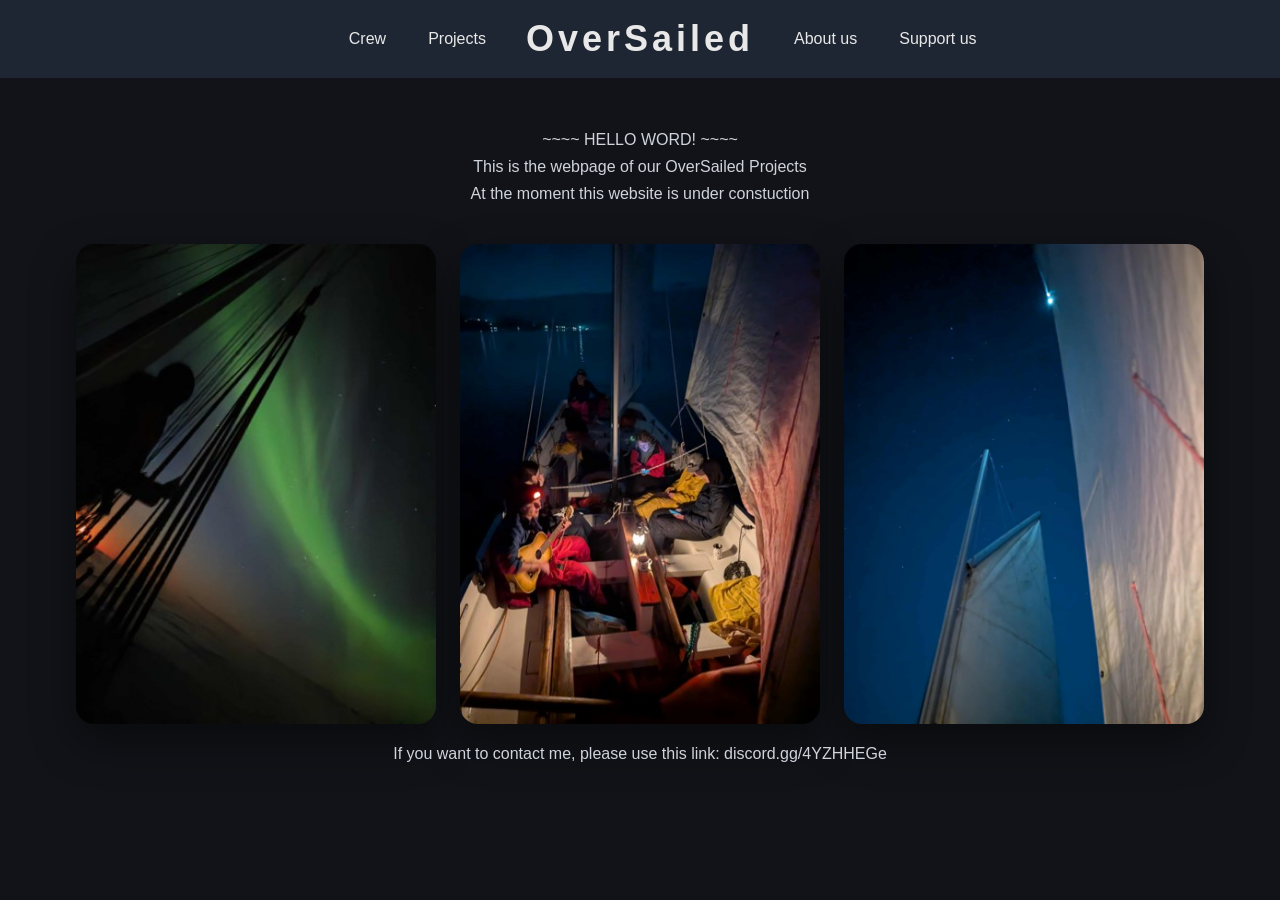
==== index.html @ 14878f73 "Update index.html" ====
<!doctype html>
<html lang="pl">
<head>
  <meta charset="utf-8">
  <meta name="viewport" content="width=device-width, initial-scale=1">
  <title>OverSailed</title>
  <style>
    body {
      margin: 0;
      background: #111318;
      color: #e8e8e8;
      font-family: Arial, Helvetica, sans-serif;
    }

       header {
      background: #1f2633;
      padding: 18px 28px;
      display: grid;
      grid-template-columns: 1fr auto 1fr;
      align-items: center;
      gap: 28px;
    }
    
    .logo {
      font-size: 36px;
      font-weight: 800;
      letter-spacing: 4px;
      text-align: center;
    }
    
    nav {
      display: flex;
      gap: 18px;
      flex-wrap: wrap;
    }
    
    .nav-left {
      justify-content: flex-end;
    }
    
    .nav-right {
      justify-content: flex-start;
    }
    
    nav a {
      color: #e8e8e8;
      text-decoration: none;
      font-size: 16px;
      padding: 8px 12px;
      border-radius: 10px;
    }
    
    nav a:hover {
      background: #30394a;
    }
    
    @media (max-width: 700px) {
      header {
        display: flex;
        flex-direction: column;
        gap: 14px;
      }
    
      .logo {
        order: 1;
      }
    
      .nav-left {
        order: 2;
      }
    
      .nav-right {
        order: 3;
      }
    
      nav {
        justify-content: center;
      }
    }
        
    main {
      max-width: 1400px;
      margin: 48px auto;
      padding: 0 20px;
      text-align: center;
    }

    p {
      font-size: 16px;
      line-height: 1.7;
      color: #cfd3dc;
      margin-bottom: 36px;
    }

    .gallery {
      display: flex;
      justify-content: center;
      gap: 24px;
      flex-wrap: wrap;
    }
    
    .gallery img {
      width: min(30vw, 360px);
      min-width: 220px;
      aspect-ratio: 3 / 4;
      object-fit: cover;
      border-radius: 18px;
      box-shadow: 0 18px 45px rgba(0, 0, 0, 0.45);
    }
  </style>
</head>
<body>
  <header>
    <nav class="nav-left">
      <a href="Crew.html">Crew</a>
      <a href="projects.html">Projects</a>
    </nav>
  
    <div class="logo">OverSailed</div>
  
    <nav class="nav-right">
      <a href="about.html">About us</a>
      <a href="support.html">Support us</a>
    </nav>
  </header>

  <main>
    <p>
      ~~~~ HELLO WORD! ~~~~<br>
      This is the webpage of our OverSailed Projects <br>
      At the moment this website is under constuction <br>
    </p>

    <div class="gallery">
  <img src="sail1.jpg" alt="Sail image 1">
  <img src="sail2.jpg" alt="Sail image 2">
  <img src="sail3.png" alt="Sail image 3">
</div>

    <p>
       If you want to contact me, please use this link: discord.gg/4YZHHEGe
    </p>
    
  </main>
</body>
</html>
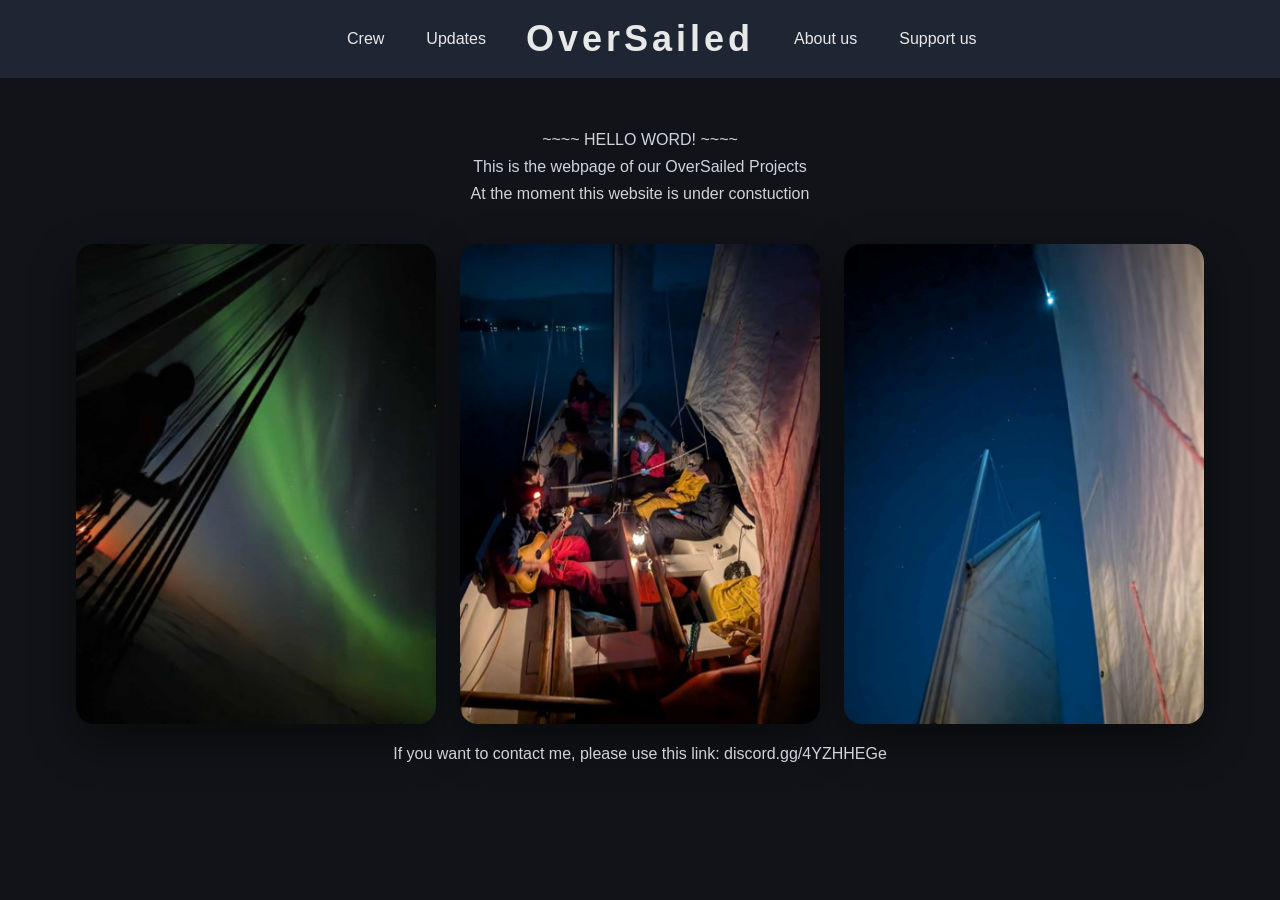
==== commit 425847e2: "Update index.html" ====
--- a/index.html
+++ b/index.html
@@ -113,7 +113,7 @@
   <header>
     <nav class="nav-left">
       <a href="Crew.html">Crew</a>
-      <a href="projects.html">Projects</a>
+      <a href="Updates.html">Updates</a>
     </nav>
   
     <div class="logo">OverSailed</div>
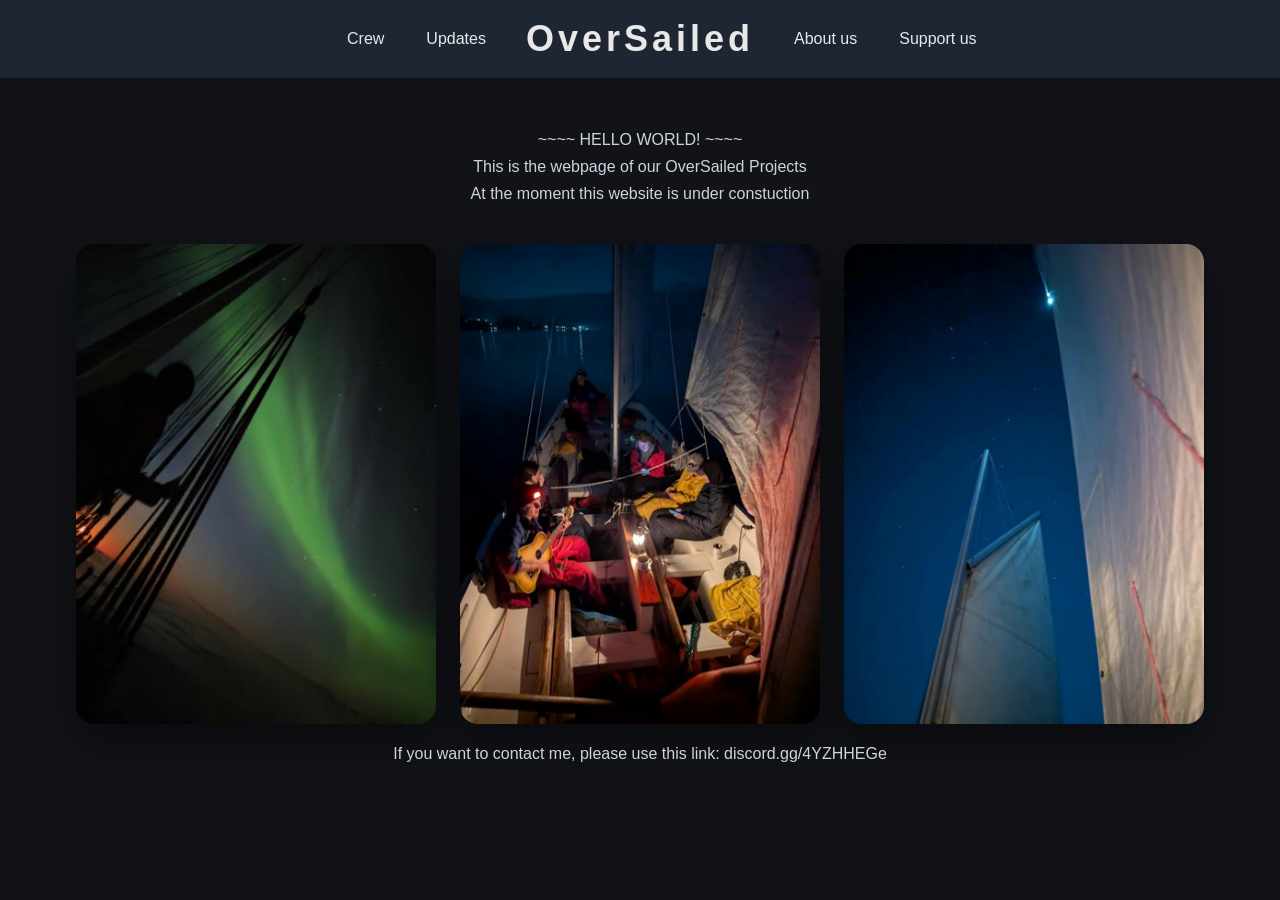
==== commit 4675d423: "Update index.html" ====
--- a/index.html
+++ b/index.html
@@ -126,7 +126,7 @@
 
   <main>
     <p>
-      ~~~~ HELLO WORD! ~~~~<br>
+      ~~~~ HELLO WORLD! ~~~~<br>
       This is the webpage of our OverSailed Projects <br>
       At the moment this website is under constuction <br>
     </p>
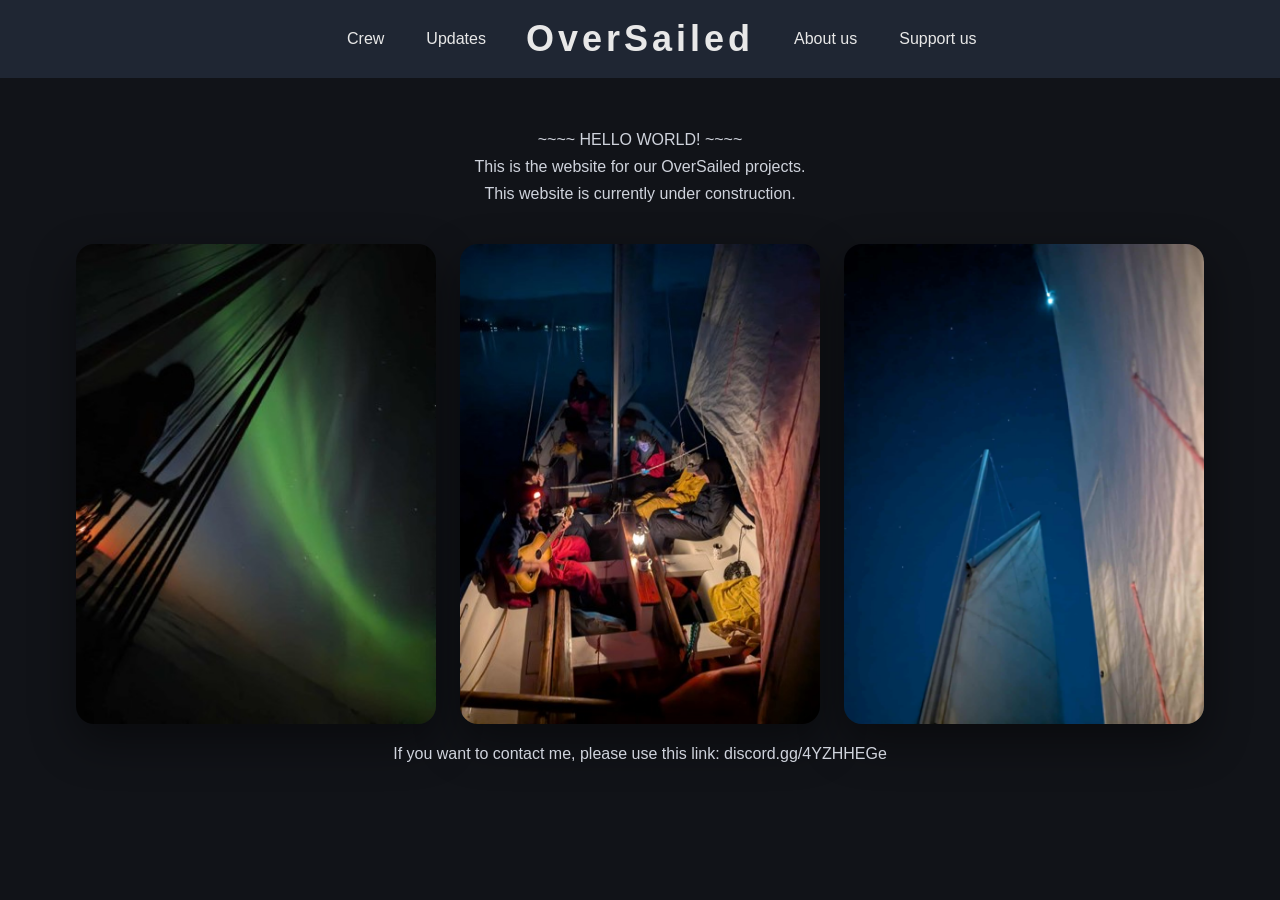
==== commit 2d1d244a: "update" ====
--- a/index.html
+++ b/index.html
@@ -127,8 +127,8 @@
   <main>
     <p>
       ~~~~ HELLO WORLD! ~~~~<br>
-      This is the webpage of our OverSailed Projects <br>
-      At the moment this website is under constuction <br>
+      This is the website for our OverSailed projects. <br>
+      This website is currently under construction. <br>
     </p>
 
     <div class="gallery">
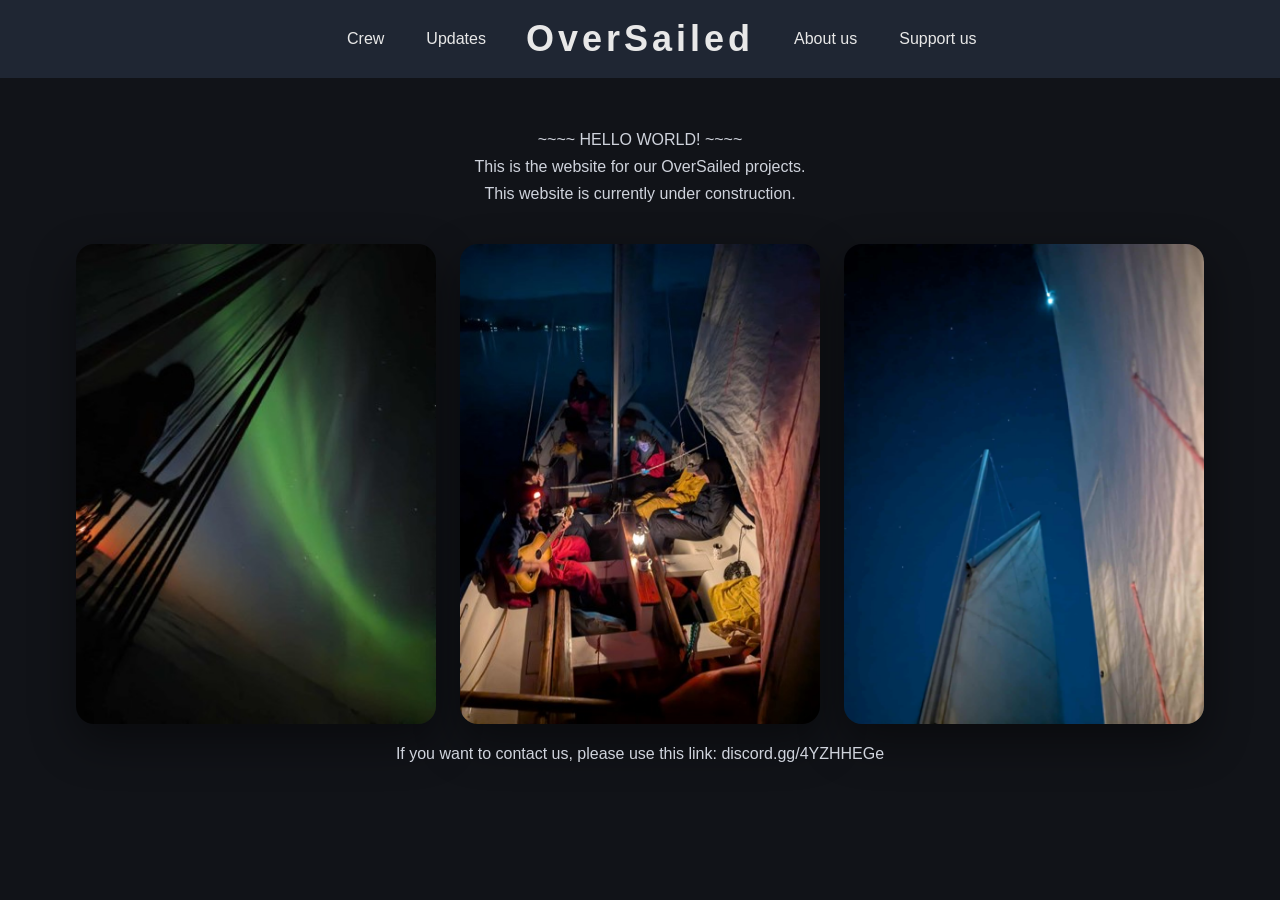
==== commit 0225c91d: "12.10.2026 update 1" ====
--- a/index.html
+++ b/index.html
@@ -138,7 +138,7 @@
 </div>
 
     <p>
-       If you want to contact me, please use this link: discord.gg/4YZHHEGe
+       If you want to contact us, please use this link: discord.gg/4YZHHEGe
     </p>
     
   </main>
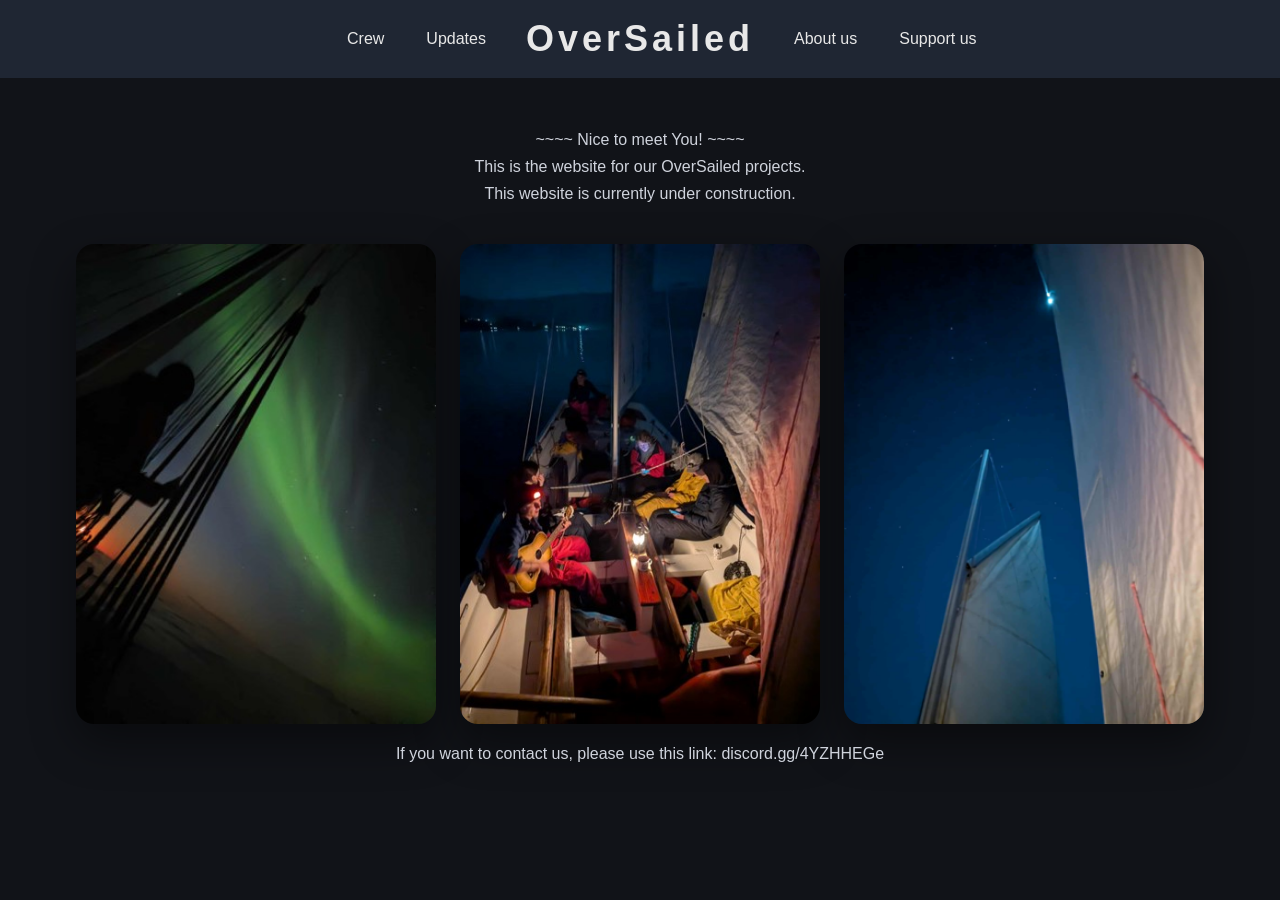
==== commit 753f35c3: "12.10.2026 update 2" ====
--- a/index.html
+++ b/index.html
@@ -126,7 +126,7 @@
 
   <main>
     <p>
-      ~~~~ HELLO WORLD! ~~~~<br>
+      ~~~~ Nice to meet You! ~~~~<br>
       This is the website for our OverSailed projects. <br>
       This website is currently under construction. <br>
     </p>
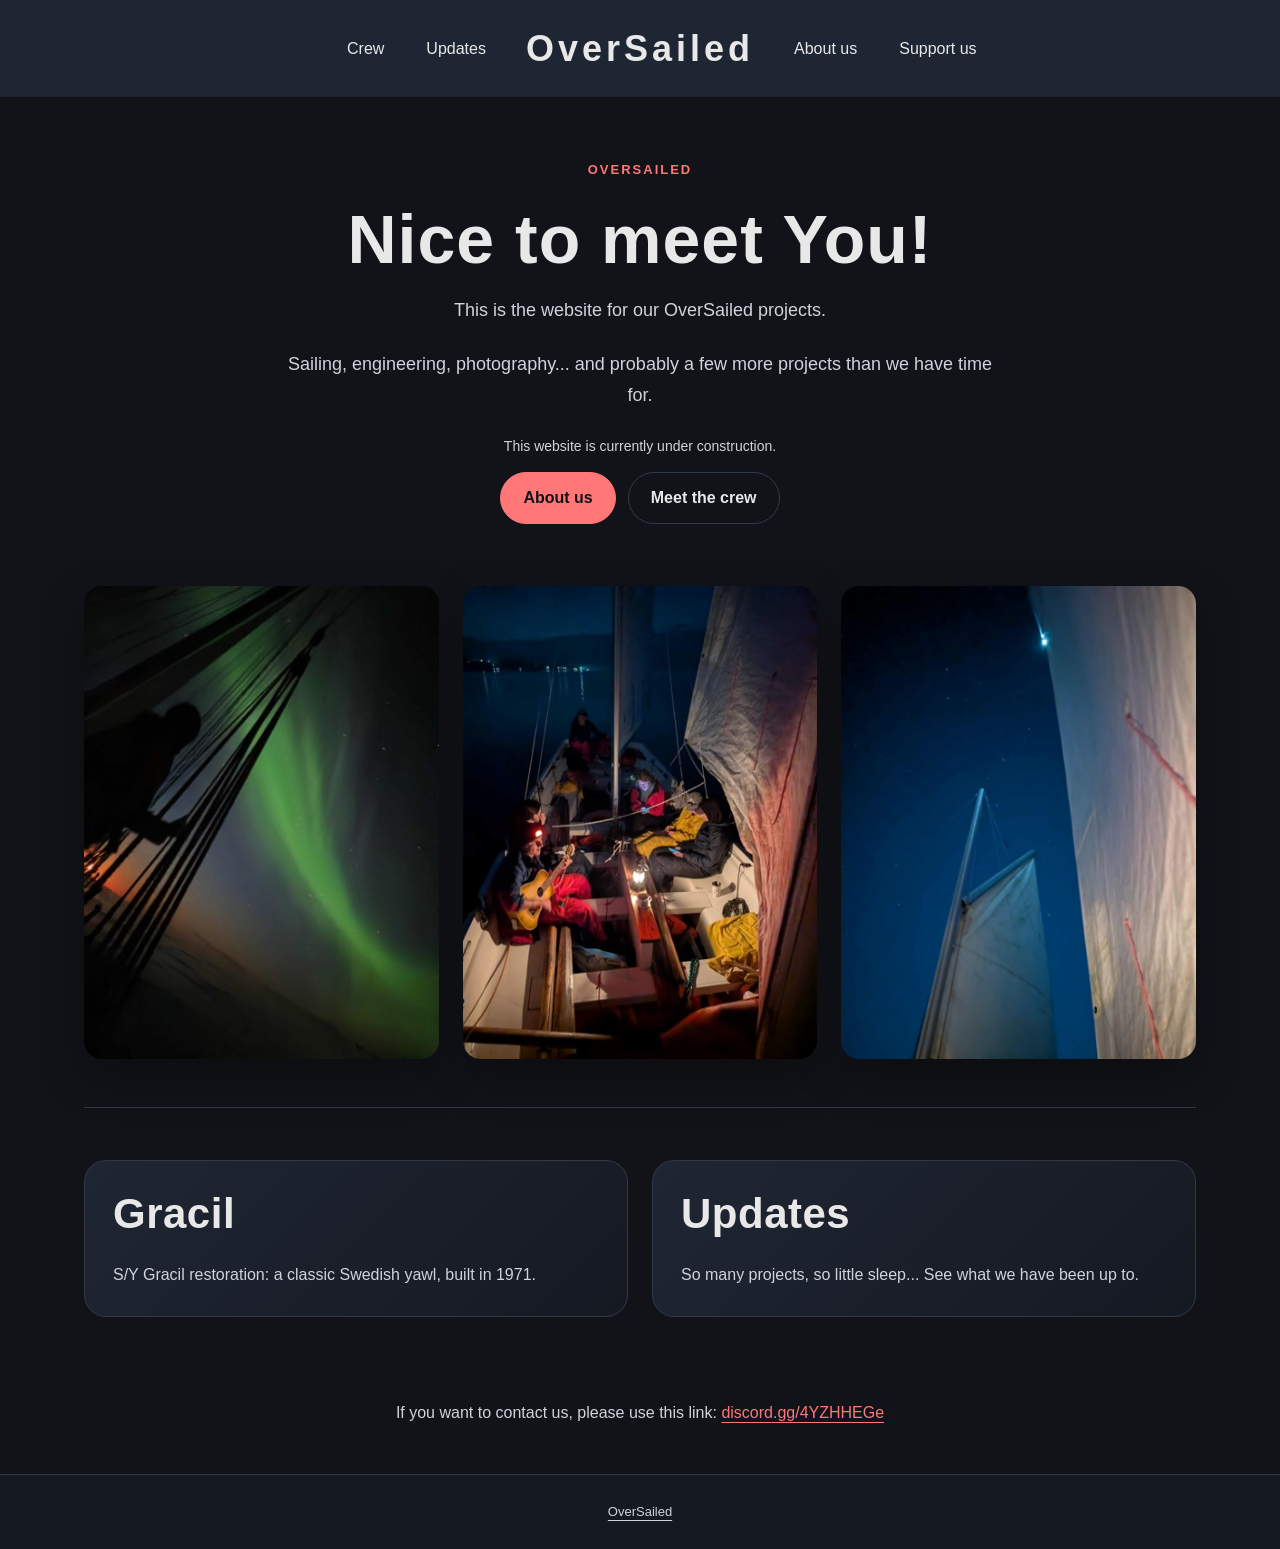
==== commit 4280af43: "12.102026 update 3" ====
--- a/index.html
+++ b/index.html
@@ -1,146 +1,27 @@
 <!doctype html>
-<html lang="pl">
-<head>
-  <meta charset="utf-8">
-  <meta name="viewport" content="width=device-width, initial-scale=1">
-  <title>OverSailed</title>
-  <style>
-    body {
-      margin: 0;
-      background: #111318;
-      color: #e8e8e8;
-      font-family: Arial, Helvetica, sans-serif;
-    }
-
-       header {
-      background: #1f2633;
-      padding: 18px 28px;
-      display: grid;
-      grid-template-columns: 1fr auto 1fr;
-      align-items: center;
-      gap: 28px;
-    }
-    
-    .logo {
-      font-size: 36px;
-      font-weight: 800;
-      letter-spacing: 4px;
-      text-align: center;
-    }
-    
-    nav {
-      display: flex;
-      gap: 18px;
-      flex-wrap: wrap;
-    }
-    
-    .nav-left {
-      justify-content: flex-end;
-    }
-    
-    .nav-right {
-      justify-content: flex-start;
-    }
-    
-    nav a {
-      color: #e8e8e8;
-      text-decoration: none;
-      font-size: 16px;
-      padding: 8px 12px;
-      border-radius: 10px;
-    }
-    
-    nav a:hover {
-      background: #30394a;
-    }
-    
-    @media (max-width: 700px) {
-      header {
-        display: flex;
-        flex-direction: column;
-        gap: 14px;
-      }
-    
-      .logo {
-        order: 1;
-      }
-    
-      .nav-left {
-        order: 2;
-      }
-    
-      .nav-right {
-        order: 3;
-      }
-    
-      nav {
-        justify-content: center;
-      }
-    }
-        
-    main {
-      max-width: 1400px;
-      margin: 48px auto;
-      padding: 0 20px;
-      text-align: center;
-    }
-
-    p {
-      font-size: 16px;
-      line-height: 1.7;
-      color: #cfd3dc;
-      margin-bottom: 36px;
-    }
-
-    .gallery {
-      display: flex;
-      justify-content: center;
-      gap: 24px;
-      flex-wrap: wrap;
-    }
-    
-    .gallery img {
-      width: min(30vw, 360px);
-      min-width: 220px;
-      aspect-ratio: 3 / 4;
-      object-fit: cover;
-      border-radius: 18px;
-      box-shadow: 0 18px 45px rgba(0, 0, 0, 0.45);
-    }
-  </style>
-</head>
-<body>
-  <header>
-    <nav class="nav-left">
-      <a href="Crew.html">Crew</a>
-      <a href="Updates.html">Updates</a>
+<html lang="en"><head><meta charset="utf-8"><meta name="viewport" content="width=device-width, initial-scale=1"><meta name="theme-color" content="#111318"><title>OverSailed</title><link rel="canonical" href="https://oversailed.com/index.html"><style>
+    :root{color-scheme:dark;--bg:#111318;--surface:#151922;--header:#1f2633;--border:#30394a;--text:#e8e8e8;--muted:#cfd3dc;--accent:#ff7777;--shadow:rgba(0,0,0,.3)}
+    *{box-sizing:border-box}html{scroll-behavior:smooth}body{margin:0;background:var(--bg);color:var(--text);font-family:Arial,Helvetica,sans-serif;line-height:1.7}a{color:var(--accent);text-underline-offset:4px}a:hover{color:#ffa5a5}a:focus-visible{outline:3px solid var(--accent);outline-offset:5px;border-radius:4px}img{display:block;max-width:100%;height:auto}h1,h2,h3,p{margin-top:0}h1,h2,h3{line-height:1.2}p{color:var(--muted)}
+    .skip-link{position:absolute;left:16px;top:8px;transform:translateY(-160%);padding:8px 16px;background:var(--text);color:var(--bg);z-index:10}.skip-link:focus{transform:none}
+    header{background:var(--header);padding:18px 28px;display:grid;grid-template-columns:1fr auto 1fr;align-items:center;gap:28px}header nav{display:flex;gap:18px;flex-wrap:wrap}.nav-left{justify-content:flex-end}.nav-right{justify-content:flex-start}header nav a{color:var(--text);text-decoration:none;font-size:16px;padding:8px 12px;border-radius:10px}header nav a:hover{color:var(--text);background:var(--border)}.logo{font-size:36px;font-weight:800;letter-spacing:4px;text-align:center}.logo a{color:var(--text);text-decoration:none}
+    main{max-width:1160px;margin:auto;padding:0 24px}.hero{text-align:center;padding:76px 0 30px;max-width:820px;margin:auto}.eyebrow{color:var(--accent);font-size:13px;font-weight:700;letter-spacing:2px;text-transform:uppercase;margin-bottom:18px}h1{font-size:clamp(52px,10vw,92px);letter-spacing:2px;margin-bottom:14px}.identity{display:inline-block;color:var(--text);border:1px solid var(--border);border-radius:999px;padding:7px 18px;margin-bottom:24px;font-size:14px}.hero .lead{font-size:clamp(18px,3vw,22px);max-width:690px;margin:0 auto 28px}.actions{display:flex;gap:12px;flex-wrap:wrap;justify-content:center}.button{display:inline-block;padding:11px 22px;border-radius:999px;background:var(--accent);color:#111318;font-weight:700;text-decoration:none;border:1px solid var(--accent)}.button:hover{background:#ffa5a5;color:#111318}.button.secondary{background:transparent;border-color:var(--border);color:var(--text)}.button.secondary:hover{background:var(--header)}
+    section{padding:52px 0;border-top:1px solid var(--border);scroll-margin-top:24px}h2{font-size:clamp(28px,5vw,42px);margin-bottom:22px;letter-spacing:.5px}h3{font-size:22px;margin-bottom:14px}.section-intro{max-width:750px;margin-bottom:28px}.gallery-section{border:0;padding:26px 0 48px}.gallery-section h2{font-size:23px;text-align:center;margin-bottom:22px}.gallery{display:grid;grid-template-columns:repeat(3,minmax(0,1fr));gap:24px}.gallery figure{margin:0;min-width:0}.gallery a{display:block;border-radius:18px}.gallery img{width:100%;aspect-ratio:3/4;object-fit:cover;border-radius:18px;box-shadow:0 18px 45px var(--shadow)}figcaption{color:var(--muted);font-size:13px;margin-top:10px}.gallery-note{font-size:13px;text-align:center;margin:18px auto 0;max-width:720px}
+    .story{max-width:820px}.story p:last-child{margin-bottom:0}.spec-layout{display:grid;grid-template-columns:minmax(0,1.3fr) minmax(0,1fr);gap:28px;align-items:start}.panel,.card{background:linear-gradient(135deg,var(--header),var(--surface));border:1px solid var(--border);border-radius:22px;padding:28px;min-width:0}.panel h3{margin-bottom:18px}table{width:100%;border-collapse:collapse;font-size:15px}caption{text-align:left;color:var(--muted);font-size:13px;margin-bottom:14px}th,td{padding:11px 0;text-align:left;border-bottom:1px solid var(--border);vertical-align:top}th{font-weight:400;color:var(--muted);width:52%;padding-right:16px}td{font-weight:700}tr:last-child th,tr:last-child td{border-bottom:0}.note{font-size:13px;color:var(--muted);margin:18px 0 0}.facts{margin:0}.facts div{padding:10px 0;border-bottom:1px solid var(--border)}.facts div:last-child{border:0}.facts dt{color:var(--muted);font-size:13px}.facts dd{margin:2px 0 0;font-weight:700}.cards{display:grid;grid-template-columns:repeat(3,minmax(0,1fr));gap:24px}.card p{margin-bottom:18px}.card p:last-child{margin-bottom:0}.status{display:inline-block;color:#d9e8ff;background:#26364d;border:1px solid #425873;padding:4px 10px;border-radius:999px;font-size:12px;margin-bottom:18px}.status.planned{color:#e0dfec;background:#2c2b39;border-color:#4c4a60}.tags{list-style:none;display:flex;gap:8px;flex-wrap:wrap;padding:0;margin:0}.tags li{font-size:12px;padding:3px 9px;border:1px solid var(--border);border-radius:6px;color:var(--muted)}
+    .milestones{list-style:none;padding:0;margin:0;display:grid;grid-template-columns:repeat(3,minmax(0,1fr));gap:24px}.milestones li{border-left:2px solid var(--accent);padding-left:20px}.milestones h3{font-size:19px}.milestones p{margin-bottom:0;font-size:15px}.milestones time,.milestones .phase{display:block;color:var(--accent);font-size:13px;font-weight:700;margin-bottom:9px}.cta{display:grid;grid-template-columns:minmax(0,1.4fr) minmax(0,1fr);gap:28px}.cta .actions{justify-content:flex-start}.cta h3{margin-bottom:14px}.cta p:last-child{margin-bottom:0}footer{text-align:center;background:var(--surface);border-top:1px solid var(--border);padding:26px 20px;color:var(--muted);font-size:13px}footer p{margin:0}footer a{color:var(--muted)}
+    @media(max-width:900px){.cards{grid-template-columns:repeat(2,minmax(0,1fr))}.spec-layout,.cta{grid-template-columns:1fr}header{gap:16px;padding-inline:20px}header nav{gap:6px}header nav a{padding-inline:8px}}
+    @media(max-width:700px){header{display:flex;flex-direction:column;gap:12px}.logo{order:1;font-size:32px}.nav-left{order:2}.nav-right{order:3}header nav,.nav-left,.nav-right{justify-content:center}.hero{padding-top:48px}.gallery{gap:14px}.milestones{grid-template-columns:1fr;gap:26px}main{padding-inline:20px}section{padding-block:38px}.panel,.card{padding:24px}.gallery-section{padding-top:20px}.identity{font-size:12px}}
+    @media(max-width:480px){.cards{grid-template-columns:1fr}.gallery{grid-template-columns:1fr;max-width:360px;margin:auto}.gallery img{aspect-ratio:3/4}h1{font-size:58px}.logo{font-size:28px;letter-spacing:3px}th,td{font-size:14px}.actions .button{padding-inline:18px}}
+    @media(prefers-reduced-motion:reduce){html{scroll-behavior:auto}}
+  
+.page-hero{text-align:center;max-width:820px;margin:auto;padding:62px 0 34px;border:0}.page-hero h1{font-size:clamp(38px,7vw,68px);letter-spacing:1px}.page-hero .intro{font-size:18px;max-width:730px;margin:0 auto 24px}.page-hero h1.long-title{font-size:clamp(28px,4.5vw,44px);line-height:1.3}.crew-grid{display:grid;grid-template-columns:repeat(2,minmax(0,1fr));gap:24px;padding-top:28px}.crew-card{display:flex;flex-direction:column;overflow:hidden;min-width:0;border:1px solid var(--border);border-radius:22px;background:linear-gradient(135deg,var(--header),var(--surface));color:var(--text);text-decoration:none}.crew-card:hover{color:var(--text);border-color:var(--accent)}.crew-card img{width:100%;aspect-ratio:4/3;object-fit:cover}.portrait-placeholder{display:grid;place-items:center;aspect-ratio:4/3;background:var(--header);color:var(--muted);font-size:80px;font-weight:700}.crew-card-content{padding:26px}.crew-card h2{font-size:28px;margin-bottom:12px}.crew-card p{margin:0}.patrons-footer{text-align:center;background:var(--surface);border:1px solid var(--border);border-radius:22px;margin:24px 0 48px;padding:34px}.patrons-footer p{max-width:680px;margin:0 auto 24px}.wide-card{max-width:900px;margin:auto;padding:30px;border:1px solid var(--border);border-radius:22px;background:linear-gradient(135deg,var(--header),var(--surface))}.wide-card p:last-child{margin-bottom:0}.intro{font-size:18px}.page-gallery{margin:28px 0 48px}.contact-line{text-align:center;margin:30px 0 48px}.post{max-width:900px;margin:0 auto 52px;padding:28px;border:1px solid var(--border);border-radius:22px;background:linear-gradient(135deg,var(--header),var(--surface))}.post h2{margin-bottom:8px}.post time{display:block;color:var(--accent);font-size:13px;margin-bottom:20px}.post p:last-child{margin-bottom:0}.project-list{padding-left:22px;color:var(--muted);margin:0}.project-list li{margin:0 0 12px}.card-grid{display:grid;grid-template-columns:repeat(3,minmax(0,1fr));gap:24px}.section-title{text-align:center}.home-projects{display:grid;grid-template-columns:repeat(2,minmax(0,1fr));gap:24px}.home-projects .card{text-decoration:none;color:var(--text)}.home-projects .card:hover{border-color:var(--accent)}.construction{font-size:14px}.and-more{text-align:center;font-size:24px;margin:32px 0 0}.card-grid h3{font-size:22px}nav a[aria-current="page"]{background:var(--border)}.support-banner p{font-size:18px}.support-banner h1{font-size:clamp(36px,7vw,64px)}.footer-note{margin:0}.gallery img{min-width:0;width:100%}
+@media(max-width:900px){.card-grid{grid-template-columns:1fr}.page-hero{padding-top:46px}}@media(max-width:600px){.crew-grid,.home-projects{grid-template-columns:1fr}.page-hero h1{font-size:42px}.crew-card-content,.post,.wide-card{padding:24px}.page-gallery{margin-top:18px}}
+</style></head><body><a class="skip-link" href="#main">Skip to content</a><header>
+    <nav class="nav-left" aria-label="Primary navigation">
+      <a href="Crew.html">Crew</a><a href="Updates.html">Updates</a>
     </nav>
-  
-    <div class="logo">OverSailed</div>
-  
-    <nav class="nav-right">
-      <a href="about.html">About us</a>
-      <a href="support.html">Support us</a>
+    <div class="logo"><a href="index.html" aria-current="page">OverSailed</a></div>
+    <nav class="nav-right" aria-label="Secondary navigation">
+      <a href="about.html">About us</a><a href="support.html">Support us</a>
     </nav>
   </header>
-
-  <main>
-    <p>
-      ~~~~ Nice to meet You! ~~~~<br>
-      This is the website for our OverSailed projects. <br>
-      This website is currently under construction. <br>
-    </p>
-
-    <div class="gallery">
-  <img src="sail1.jpg" alt="Sail image 1">
-  <img src="sail2.jpg" alt="Sail image 2">
-  <img src="sail3.png" alt="Sail image 3">
-</div>
-
-    <p>
-       If you want to contact us, please use this link: discord.gg/4YZHHEGe
-    </p>
-    
-  </main>
-</body>
-</html>
+  <main id="main"><section class="page-hero"><p class="eyebrow">OverSailed</p><h1>Nice to meet You!</h1><p class="intro">This is the website for our OverSailed projects.</p><p class="intro">Sailing, engineering, photography... and probably a few more projects than we have time for.</p><p class="construction">This website is currently under construction.</p><div class="actions"><a class="button" href="about.html">About us</a><a class="button secondary" href="Crew.html">Meet the crew</a></div></section><div class="gallery page-gallery"><a href="sail1.jpg"><img src="sail1.jpg" width="329" height="438" alt="Northern lights above the rigging of a sailing vessel" loading="lazy" decoding="async"></a><a href="sail2.jpg"><img src="sail2.jpg" width="393" height="521" alt="Friends gathered aboard a sailing boat at night with a guitar" loading="lazy" decoding="async"></a><a href="sail3.png"><img src="sail3.png" width="325" height="431" alt="Sails and rigging against a dark blue night sky" loading="lazy" decoding="async"></a></div><section><div class="home-projects"><a class="card" href="Gracil.html"><h2>Gracil</h2><p>S/Y Gracil restoration: a classic Swedish yawl, built in 1971.</p></a><a class="card" href="Updates.html"><h2>Updates</h2><p>So many projects, so little sleep... See what we have been up to.</p></a></div></section><p class="contact-line">If you want to contact us, please use this link: <a href="https://discord.gg/4YZHHEGe">discord.gg/4YZHHEGe</a></p></main><footer><p class="footer-note"><a href="index.html">OverSailed</a></p></footer></body></html>
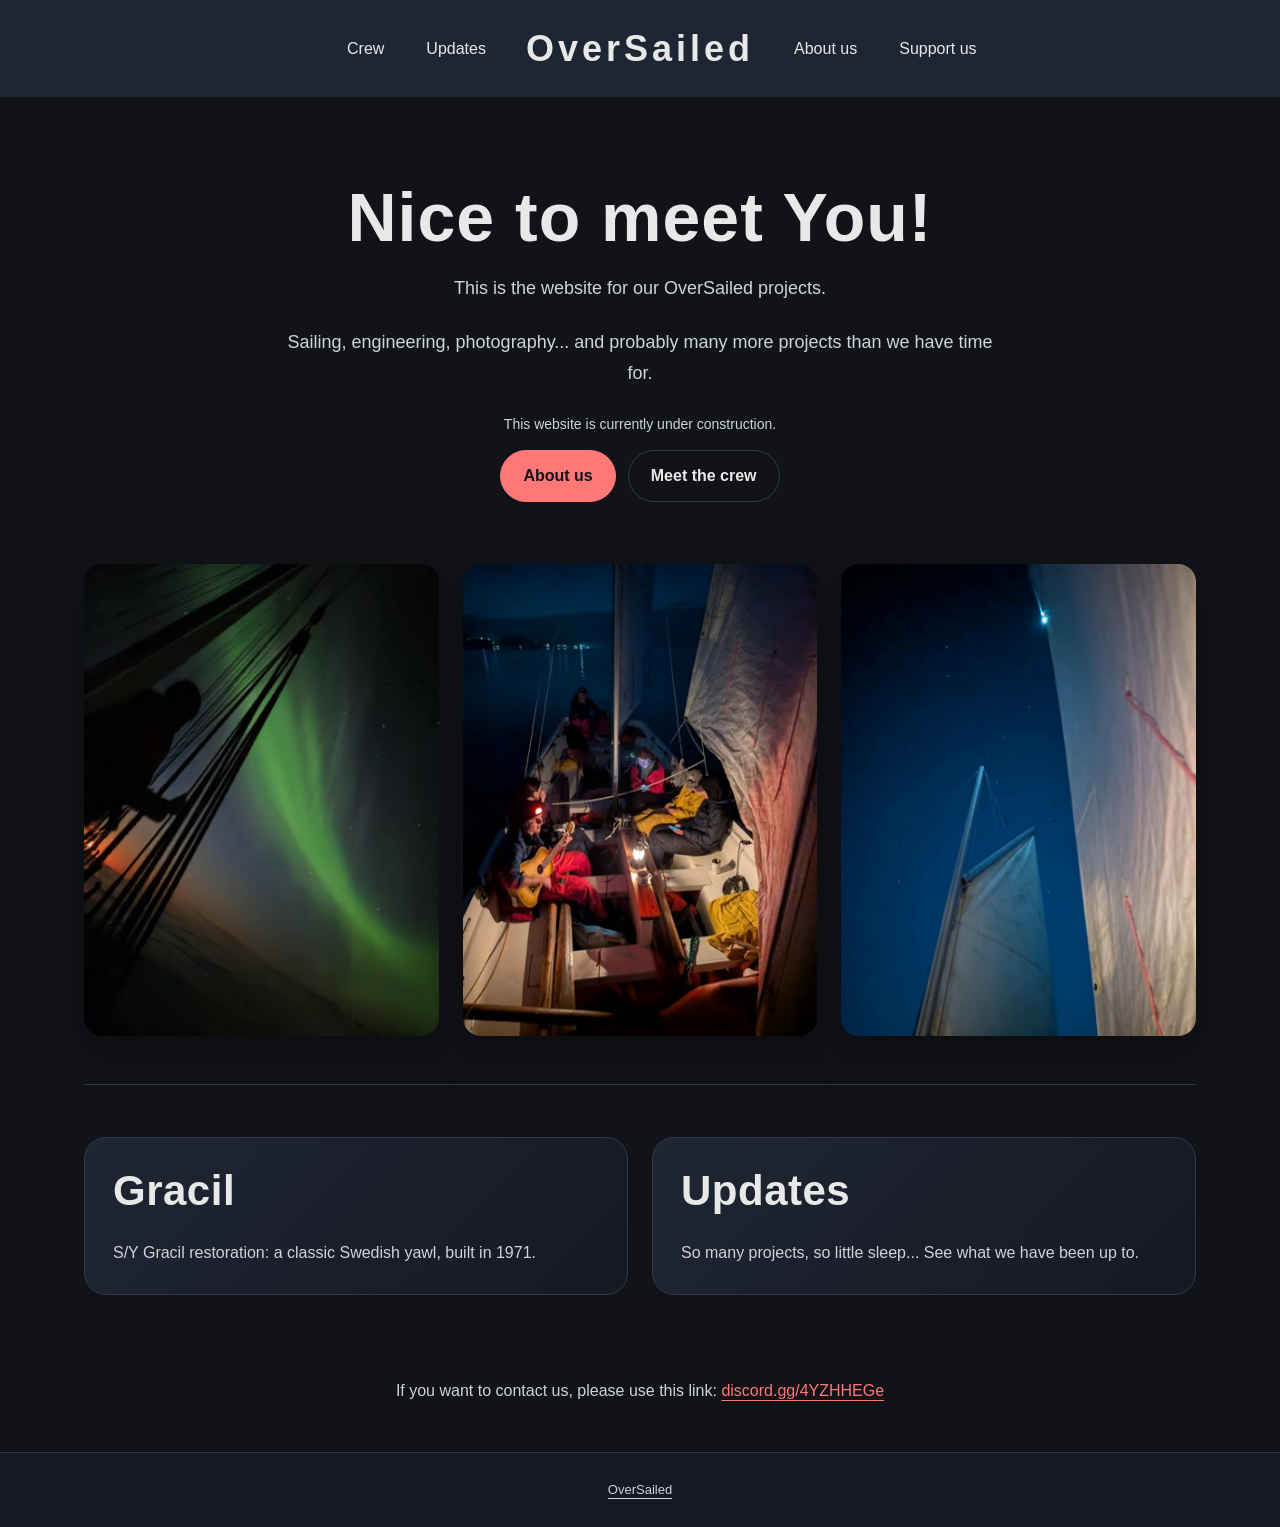
==== commit 1c079a86: "13.10.2026 Update 1" ====
--- a/index.html
+++ b/index.html
@@ -24,4 +24,4 @@
       <a href="about.html">About us</a><a href="support.html">Support us</a>
     </nav>
   </header>
-  <main id="main"><section class="page-hero"><p class="eyebrow">OverSailed</p><h1>Nice to meet You!</h1><p class="intro">This is the website for our OverSailed projects.</p><p class="intro">Sailing, engineering, photography... and probably a few more projects than we have time for.</p><p class="construction">This website is currently under construction.</p><div class="actions"><a class="button" href="about.html">About us</a><a class="button secondary" href="Crew.html">Meet the crew</a></div></section><div class="gallery page-gallery"><a href="sail1.jpg"><img src="sail1.jpg" width="329" height="438" alt="Northern lights above the rigging of a sailing vessel" loading="lazy" decoding="async"></a><a href="sail2.jpg"><img src="sail2.jpg" width="393" height="521" alt="Friends gathered aboard a sailing boat at night with a guitar" loading="lazy" decoding="async"></a><a href="sail3.png"><img src="sail3.png" width="325" height="431" alt="Sails and rigging against a dark blue night sky" loading="lazy" decoding="async"></a></div><section><div class="home-projects"><a class="card" href="Gracil.html"><h2>Gracil</h2><p>S/Y Gracil restoration: a classic Swedish yawl, built in 1971.</p></a><a class="card" href="Updates.html"><h2>Updates</h2><p>So many projects, so little sleep... See what we have been up to.</p></a></div></section><p class="contact-line">If you want to contact us, please use this link: <a href="https://discord.gg/4YZHHEGe">discord.gg/4YZHHEGe</a></p></main><footer><p class="footer-note"><a href="index.html">OverSailed</a></p></footer></body></html>+  <main id="main"><section class="page-hero"><p class="eyebrow"><h1>Nice to meet You!</h1><p class="intro">This is the website for our OverSailed projects.</p><p class="intro">Sailing, engineering, photography... and probably many more projects than we have time for.</p><p class="construction">This website is currently under construction.</p><div class="actions"><a class="button" href="about.html">About us</a><a class="button secondary" href="Crew.html">Meet the crew</a></div></section><div class="gallery page-gallery"><a href="sail1.jpg"><img src="sail1.jpg" width="329" height="438" alt="Northern lights above the rigging of a sailing vessel" loading="lazy" decoding="async"></a><a href="sail2.jpg"><img src="sail2.jpg" width="393" height="521" alt="Friends gathered aboard a sailing boat at night with a guitar" loading="lazy" decoding="async"></a><a href="sail3.png"><img src="sail3.png" width="325" height="431" alt="Sails and rigging against a dark blue night sky" loading="lazy" decoding="async"></a></div><section><div class="home-projects"><a class="card" href="Gracil.html"><h2>Gracil</h2><p>S/Y Gracil restoration: a classic Swedish yawl, built in 1971.</p></a><a class="card" href="Updates.html"><h2>Updates</h2><p>So many projects, so little sleep... See what we have been up to.</p></a></div></section><p class="contact-line">If you want to contact us, please use this link: <a href="https://discord.gg/4YZHHEGe">discord.gg/4YZHHEGe</a></p></main><footer><p class="footer-note"><a href="index.html">OverSailed</a></p></footer></body></html>
